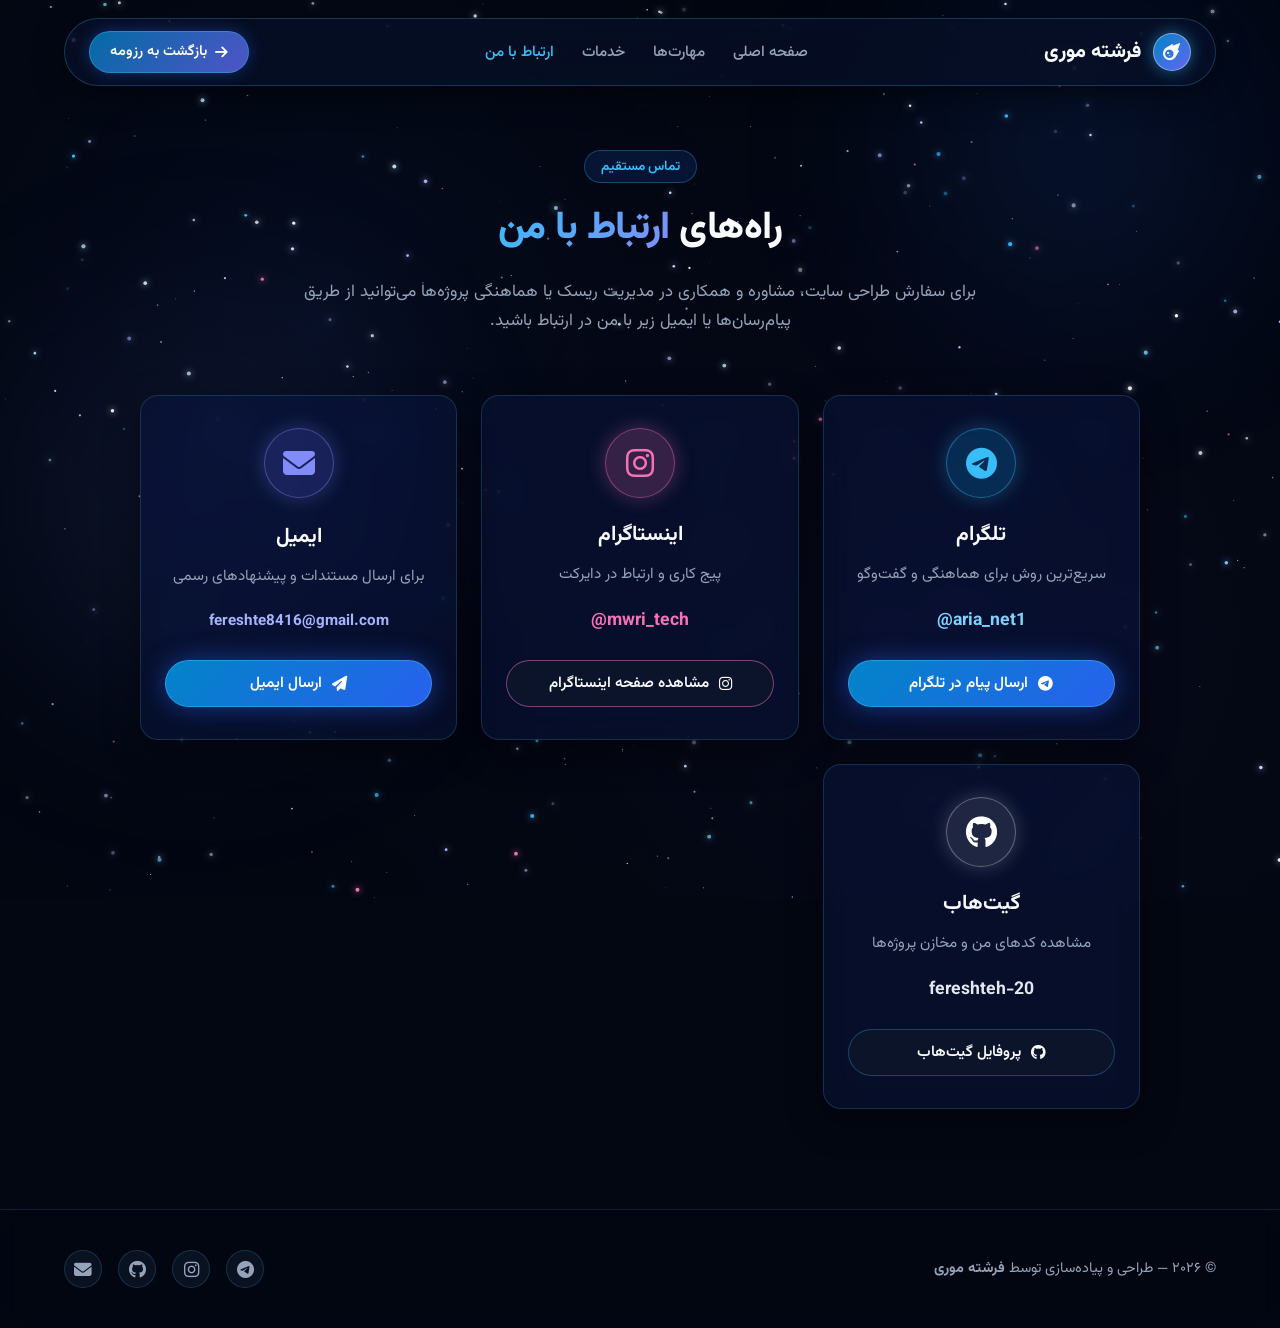
==== contact.html @ c16fa4c0 "update: add contact page, add telegram aria_net1 and polish layout" ====
<!DOCTYPE html>
<html lang="fa" dir="rtl">
<head>
  <meta charset="UTF-8">
  <meta name="viewport" content="width=device-width, initial-scale=1.0">
  <title>ارتباط با من | فرشته موری</title>
  <link rel="stylesheet" href="https://cdnjs.cloudflare.com/ajax/libs/font-awesome/6.5.1/css/all.min.css">
  <link rel="stylesheet" href="assets/css/style.css">
</head>
<body>

  <!-- Stars Background -->
  <canvas id="stars-canvas"></canvas>

  <div class="cosmic-orb orb-1"></div>
  <div class="cosmic-orb orb-2"></div>

  <!-- Header -->
  <header class="site-header">
    <div class="container">
      <nav class="nav-bar">
        <a href="index.html" class="brand-logo">
          <div class="brand-icon">
            <i class="fa-solid fa-meteor"></i>
          </div>
          <span>فرشته موری</span>
        </a>

        <ul class="nav-links">
          <li><a href="index.html" class="nav-link">صفحه اصلی</a></li>
          <li><a href="index.html#core-pillars" class="nav-link">مهارت‌ها</a></li>
          <li><a href="index.html#services" class="nav-link">خدمات</a></li>
          <li><a href="contact.html" class="nav-link" style="color: var(--cyan-glow);">ارتباط با من</a></li>
        </ul>

        <a href="index.html" class="nav-cta">
          <i class="fa-solid fa-arrow-right"></i>
          <span>بازگشت به رزومه</span>
        </a>

        <button class="mobile-toggle" aria-label="منو">
          <i class="fa-solid fa-bars"></i>
        </button>
      </nav>
    </div>
  </header>

  <!-- Contact Page Main Content -->
  <main class="section" style="padding-top: 150px; min-height: 85vh; display: flex; align-items: center;">
    <div class="container">
      <div class="section-header">
        <span class="section-tag">تماس مستقیم</span>
        <h1 class="section-title">راه‌های <span>ارتباط با من</span></h1>
        <p class="section-desc">
          برای سفارش طراحی سایت، مشاوره و همکاری در مدیریت ریسک یا هماهنگی پروژه‌ها می‌توانید از طریق پیام‌رسان‌ها یا ایمیل زیر با من در ارتباط باشید.
        </p>
      </div>

      <!-- Contact Methods Grid -->
      <div style="display: grid; grid-template-columns: repeat(auto-fit, minmax(260px, 1fr)); gap: 24px; max-width: 1000px; margin: 0 auto;">
        
        <!-- Telegram Card -->
        <div class="glass-panel" style="padding: 32px 24px; text-align: center; display: flex; flex-direction: column; align-items: center; justify-content: space-between;">
          <div style="width: 70px; height: 70px; border-radius: 50%; background: rgba(14, 165, 233, 0.2); border: 1px solid rgba(56, 189, 248, 0.4); display: flex; align-items: center; justify-content: center; font-size: 2rem; color: #38bdf8; margin-bottom: 20px; box-shadow: 0 0 20px rgba(56, 189, 248, 0.3);">
            <i class="fa-brands fa-telegram"></i>
          </div>
          <h3 style="font-size: 1.3rem; margin-bottom: 8px; color: var(--text-primary);">تلگرام</h3>
          <p style="color: var(--text-secondary); font-size: 0.95rem; margin-bottom: 18px;">سریع‌ترین روش برای هماهنگی و گفت‌وگو</p>
          <div style="direction: ltr; font-weight: 700; color: #7dd3fc; margin-bottom: 24px; font-size: 1.1rem;">@aria_net1</div>
          <a href="https://t.me/aria_net1" target="_blank" rel="noopener noreferrer" class="btn btn-primary" style="width: 100%; padding: 10px 16px; font-size: 0.95rem;">
            <i class="fa-brands fa-telegram"></i>
            <span>ارسال پیام در تلگرام</span>
          </a>
        </div>

        <!-- Instagram Card -->
        <div class="glass-panel" style="padding: 32px 24px; text-align: center; display: flex; flex-direction: column; align-items: center; justify-content: space-between;">
          <div style="width: 70px; height: 70px; border-radius: 50%; background: rgba(244, 114, 182, 0.2); border: 1px solid rgba(244, 114, 182, 0.4); display: flex; align-items: center; justify-content: center; font-size: 2rem; color: #f472b6; margin-bottom: 20px; box-shadow: 0 0 20px rgba(244, 114, 182, 0.3);">
            <i class="fa-brands fa-instagram"></i>
          </div>
          <h3 style="font-size: 1.3rem; margin-bottom: 8px; color: var(--text-primary);">اینستاگرام</h3>
          <p style="color: var(--text-secondary); font-size: 0.95rem; margin-bottom: 18px;">پیج کاری و ارتباط در دایرکت</p>
          <div style="direction: ltr; font-weight: 700; color: #f472b6; margin-bottom: 24px; font-size: 1.1rem;">@mwri_tech</div>
          <a href="https://instagram.com/mwri_tech" target="_blank" rel="noopener noreferrer" class="btn btn-secondary" style="width: 100%; padding: 10px 16px; font-size: 0.95rem; border-color: rgba(244, 114, 182, 0.5);">
            <i class="fa-brands fa-instagram"></i>
            <span>مشاهده صفحه اینستاگرام</span>
          </a>
        </div>

        <!-- Email Card -->
        <div class="glass-panel" style="padding: 32px 24px; text-align: center; display: flex; flex-direction: column; align-items: center; justify-content: space-between;">
          <div style="width: 70px; height: 70px; border-radius: 50%; background: rgba(99, 102, 241, 0.2); border: 1px solid rgba(129, 140, 248, 0.4); display: flex; align-items: center; justify-content: center; font-size: 2rem; color: #818cf8; margin-bottom: 20px; box-shadow: 0 0 20px rgba(129, 140, 248, 0.3);">
            <i class="fa-solid fa-envelope"></i>
          </div>
          <h3 style="font-size: 1.3rem; margin-bottom: 8px; color: var(--text-primary);">ایمیل</h3>
          <p style="color: var(--text-secondary); font-size: 0.95rem; margin-bottom: 18px;">برای ارسال مستندات و پیشنهادهای رسمی</p>
          <div style="direction: ltr; font-weight: 700; color: #a5b4fc; margin-bottom: 24px; font-size: 0.95rem;">fereshte8416@gmail.com</div>
          <a href="mailto:fereshte8416@gmail.com" class="btn btn-primary" style="width: 100%; padding: 10px 16px; font-size: 0.95rem;">
            <i class="fa-solid fa-paper-plane"></i>
            <span>ارسال ایمیل</span>
          </a>
        </div>

        <!-- GitHub Card -->
        <div class="glass-panel" style="padding: 32px 24px; text-align: center; display: flex; flex-direction: column; align-items: center; justify-content: space-between;">
          <div style="width: 70px; height: 70px; border-radius: 50%; background: rgba(255, 255, 255, 0.1); border: 1px solid rgba(255, 255, 255, 0.3); display: flex; align-items: center; justify-content: center; font-size: 2rem; color: #ffffff; margin-bottom: 20px; box-shadow: 0 0 20px rgba(255, 255, 255, 0.2);">
            <i class="fa-brands fa-github"></i>
          </div>
          <h3 style="font-size: 1.3rem; margin-bottom: 8px; color: var(--text-primary);">گیت‌هاب</h3>
          <p style="color: var(--text-secondary); font-size: 0.95rem; margin-bottom: 18px;">مشاهده کدهای من و مخازن پروژه‌ها</p>
          <div style="direction: ltr; font-weight: 700; color: #e2e8f0; margin-bottom: 24px; font-size: 1.1rem;">fereshteh-20</div>
          <a href="https://github.com/fereshteh-20" target="_blank" rel="noopener noreferrer" class="btn btn-secondary" style="width: 100%; padding: 10px 16px; font-size: 0.95rem;">
            <i class="fa-brands fa-github"></i>
            <span>پروفایل گیت‌هاب</span>
          </a>
        </div>

      </div>
    </div>
  </main>

  <!-- Footer -->
  <footer class="site-footer">
    <div class="container">
      <div class="footer-content">
        <p class="footer-text">
          © ۲۰۲۶ — طراحی و پیاده‌سازی توسط <strong>فرشته موری</strong>
        </p>

        <div class="footer-socials">
          <a href="https://t.me/aria_net1" target="_blank" rel="noopener noreferrer" class="social-link" title="تلگرام">
            <i class="fa-brands fa-telegram"></i>
          </a>
          <a href="https://instagram.com/mwri_tech" target="_blank" rel="noopener noreferrer" class="social-link" title="اینستاگرام">
            <i class="fa-brands fa-instagram"></i>
          </a>
          <a href="https://github.com/fereshteh-20" target="_blank" rel="noopener noreferrer" class="social-link" title="گیت‌هاب">
            <i class="fa-brands fa-github"></i>
          </a>
          <a href="mailto:fereshte8416@gmail.com" class="social-link" title="ایمیل">
            <i class="fa-solid fa-envelope"></i>
          </a>
        </div>
      </div>
    </div>
  </footer>

  <script src="assets/js/stars-canvas.js"></script>
  <script src="assets/js/main.js"></script>
</body>
</html>
---- assets/css/style.css ----
@import url('https://fonts.googleapis.com/css2?family=Vazirmatn:wght@300;400;500;600;700;800;900&display=swap');

:root {
  --font-main: 'Vazirmatn', -apple-system, BlinkMacSystemFont, 'Segoe UI', Roboto, Tahoma, sans-serif;

  /* Color Palette */
  --bg-deep-space: #030712;
  --bg-nebula-dark: #050b1d;
  --bg-nebula-blue: #0b1536;
  --text-primary: #f8fafc;
  --text-secondary: #94a3b8;
  --text-muted: #64748b;

  /* Cosmic Glows & Accents */
  --cyan-glow: #38bdf8;
  --cyan-bright: #00f0ff;
  --blue-accent: #2563eb;
  --blue-deep: #1d4ed8;
  --indigo-glow: #818cf8;
  --purple-nebula: #a855f7;

  /* Glassmorphism Specs */
  --glass-bg: rgba(11, 21, 54, 0.55);
  --glass-bg-hover: rgba(15, 28, 70, 0.75);
  --glass-border: rgba(56, 189, 248, 0.2);
  --glass-border-hover: rgba(56, 189, 248, 0.55);
  --glass-shadow: 0 12px 36px 0 rgba(0, 0, 0, 0.45);
  --glass-glow: 0 0 25px rgba(56, 189, 248, 0.18);
  --glass-blur: blur(16px) saturate(180%);

  /* Layout */
  --container-max: 1200px;
  --radius-sm: 10px;
  --radius-md: 18px;
  --radius-lg: 24px;
  --radius-full: 9999px;
  --transition-smooth: all 0.35s cubic-bezier(0.4, 0, 0.2, 1);
}

/* Reset & Base */
*, *::before, *::after {
  box-sizing: border-box;
  margin: 0;
  padding: 0;
}

html {
  scroll-behavior: smooth;
  color-scheme: dark;
}

body {
  font-family: var(--font-main);
  background-color: var(--bg-deep-space);
  color: var(--text-primary);
  direction: rtl;
  text-align: right;
  line-height: 1.7;
  overflow-x: hidden;
  position: relative;
  min-height: 100vh;
}

/* Cosmic Background Canvas */
#stars-canvas {
  position: fixed;
  top: 0;
  left: 0;
  width: 100%;
  height: 100%;
  z-index: 0;
  pointer-events: none;
}

/* Background Atmosphere Glows */
.cosmic-orb {
  position: fixed;
  border-radius: 50%;
  filter: blur(90px);
  pointer-events: none;
  z-index: 0;
  opacity: 0.35;
  animation: cosmicPulse 10s ease-in-out infinite alternate;
}

.orb-1 {
  top: -100px;
  right: -50px;
  width: 500px;
  height: 500px;
  background: radial-gradient(circle, rgba(37, 99, 235, 0.5) 0%, rgba(56, 189, 248, 0) 70%);
}

.orb-2 {
  bottom: 10%;
  left: -100px;
  width: 600px;
  height: 600px;
  background: radial-gradient(circle, rgba(129, 140, 248, 0.35) 0%, rgba(168, 85, 247, 0) 70%);
  animation-delay: -5s;
}

@keyframes cosmicPulse {
  0% { transform: scale(1) translate(0, 0); opacity: 0.25; }
  50% { transform: scale(1.15) translate(30px, 20px); opacity: 0.45; }
  100% { transform: scale(0.95) translate(-20px, -10px); opacity: 0.3; }
}

/* Container */
.container {
  width: 100%;
  max-width: var(--container-max);
  margin: 0 auto;
  padding: 0 24px;
  position: relative;
  z-index: 1;
}

/* ===================================================
   Glassmorphism Styles
   =================================================== */
.glass-panel {
  background: var(--glass-bg);
  backdrop-filter: var(--glass-blur);
  -webkit-backdrop-filter: var(--glass-blur);
  border: 1px solid var(--glass-border);
  box-shadow: var(--glass-shadow);
  border-radius: var(--radius-md);
  position: relative;
  transition: var(--transition-smooth);
}

.glass-panel:hover {
  border-color: var(--glass-border-hover);
  box-shadow: var(--glass-shadow), var(--glass-glow);
}

/* ===================================================
   Header & Navigation
   =================================================== */
.site-header {
  position: fixed;
  top: 18px;
  left: 0;
  right: 0;
  z-index: 100;
  transition: var(--transition-smooth);
}

.nav-bar {
  display: flex;
  align-items: center;
  justify-content: space-between;
  padding: 12px 24px;
  border-radius: var(--radius-full);
  background: rgba(8, 16, 40, 0.7);
  backdrop-filter: blur(20px);
  -webkit-backdrop-filter: blur(20px);
  border: 1px solid rgba(56, 189, 248, 0.25);
  box-shadow: 0 8px 30px rgba(0, 0, 0, 0.5);
}

.brand-logo {
  display: flex;
  align-items: center;
  gap: 12px;
  text-decoration: none;
  color: var(--text-primary);
  font-weight: 800;
  font-size: 1.25rem;
}

.brand-icon {
  width: 38px;
  height: 38px;
  border-radius: 50%;
  background: linear-gradient(135deg, #0284c7, #6366f1);
  display: flex;
  align-items: center;
  justify-content: center;
  font-size: 1.1rem;
  box-shadow: 0 0 16px rgba(56, 189, 248, 0.5);
  border: 1px solid rgba(255, 255, 255, 0.4);
}

.nav-links {
  display: flex;
  align-items: center;
  gap: 28px;
  list-style: none;
}

.nav-link {
  color: var(--text-secondary);
  text-decoration: none;
  font-weight: 500;
  font-size: 0.95rem;
  transition: var(--transition-smooth);
  position: relative;
  padding: 6px 0;
}

.nav-link::after {
  content: '';
  position: absolute;
  bottom: 0;
  right: 0;
  width: 0;
  height: 2px;
  background: linear-gradient(90deg, var(--cyan-glow), var(--indigo-glow));
  border-radius: 2px;
  transition: var(--transition-smooth);
}

.nav-link:hover {
  color: var(--cyan-glow);
}

.nav-link:hover::after {
  width: 100%;
}

.nav-cta {
  display: flex;
  align-items: center;
  gap: 8px;
  padding: 8px 20px;
  background: linear-gradient(135deg, rgba(2, 132, 199, 0.8), rgba(99, 102, 241, 0.8));
  color: #ffffff;
  text-decoration: none;
  border-radius: var(--radius-full);
  font-size: 0.9rem;
  font-weight: 600;
  border: 1px solid rgba(56, 189, 248, 0.4);
  box-shadow: 0 0 16px rgba(37, 99, 235, 0.4);
  transition: var(--transition-smooth);
}

.nav-cta:hover {
  transform: translateY(-2px);
  box-shadow: 0 0 24px rgba(56, 189, 248, 0.7);
  border-color: var(--cyan-bright);
}

/* Mobile Nav Toggle */
.mobile-toggle {
  display: none;
  background: none;
  border: none;
  color: var(--text-primary);
  font-size: 1.5rem;
  cursor: pointer;
}

/* ===================================================
   Hero Section
   =================================================== */
.hero-section {
  min-height: 100vh;
  display: flex;
  align-items: center;
  padding: 130px 0 80px;
  position: relative;
}

.hero-content {
  display: grid;
  grid-template-columns: 1.2fr 0.8fr;
  gap: 48px;
  align-items: center;
}

.hero-badge {
  display: inline-flex;
  align-items: center;
  gap: 8px;
  padding: 6px 16px;
  border-radius: var(--radius-full);
  background: rgba(37, 99, 235, 0.15);
  border: 1px solid rgba(56, 189, 248, 0.35);
  color: var(--cyan-glow);
  font-size: 0.88rem;
  font-weight: 600;
  margin-bottom: 24px;
  box-shadow: 0 0 16px rgba(56, 189, 248, 0.2);
}

.hero-title {
  font-size: 3.5rem;
  font-weight: 900;
  line-height: 1.2;
  margin-bottom: 16px;
  letter-spacing: -0.5px;
}

.hero-title .gradient-text {
  background: linear-gradient(135deg, #ffffff 10%, #7dd3fc 50%, #818cf8 100%);
  -webkit-background-clip: text;
  -webkit-text-fill-color: transparent;
  text-shadow: 0 0 40px rgba(56, 189, 248, 0.35);
}

.hero-subtitle {
  font-size: 1.25rem;
  font-weight: 600;
  color: var(--cyan-glow);
  margin-bottom: 20px;
  display: flex;
  flex-wrap: wrap;
  gap: 8px;
  align-items: center;
}

.hero-subtitle span.dot {
  color: var(--indigo-glow);
  opacity: 0.6;
}

.hero-bio {
  font-size: 1.08rem;
  color: var(--text-secondary);
  line-height: 1.9;
  margin-bottom: 32px;
  max-width: 620px;
}

/* Tech Badges / Pills in Hero */
.tech-pills {
  display: flex;
  flex-wrap: wrap;
  gap: 10px;
  margin-bottom: 36px;
}

.tech-pill {
  display: inline-flex;
  align-items: center;
  gap: 8px;
  padding: 8px 16px;
  border-radius: var(--radius-sm);
  background: rgba(15, 23, 42, 0.6);
  border: 1px solid rgba(56, 189, 248, 0.2);
  color: var(--text-primary);
  font-size: 0.88rem;
  font-weight: 600;
  transition: var(--transition-smooth);
}

.tech-pill:hover {
  background: rgba(30, 58, 138, 0.4);
  border-color: var(--cyan-glow);
  transform: translateY(-2px);
  box-shadow: 0 4px 16px rgba(56, 189, 248, 0.25);
}

.tech-pill i {
  color: var(--cyan-glow);
}

/* Hero Action Buttons */
.hero-actions {
  display: flex;
  flex-wrap: wrap;
  gap: 16px;
}

.btn {
  display: inline-flex;
  align-items: center;
  justify-content: center;
  gap: 10px;
  padding: 14px 28px;
  border-radius: var(--radius-full);
  font-size: 1rem;
  font-weight: 600;
  text-decoration: none;
  cursor: pointer;
  transition: var(--transition-smooth);
}

.btn-primary {
  background: linear-gradient(135deg, #0284c7, #2563eb, #6366f1);
  background-size: 200% auto;
  color: #ffffff;
  border: 1px solid rgba(56, 189, 248, 0.5);
  box-shadow: 0 0 24px rgba(37, 99, 235, 0.5);
}

.btn-primary:hover {
  background-position: right center;
  transform: translateY(-3px);
  box-shadow: 0 0 32px rgba(56, 189, 248, 0.7);
}

.btn-secondary {
  background: rgba(15, 23, 42, 0.7);
  backdrop-filter: blur(12px);
  color: var(--text-primary);
  border: 1px solid rgba(56, 189, 248, 0.3);
}

.btn-secondary:hover {
  background: rgba(30, 58, 138, 0.35);
  border-color: var(--cyan-glow);
  transform: translateY(-3px);
}

/* Hero Visual Box / 3D Card */
.hero-visual {
  display: flex;
  justify-content: center;
  align-items: center;
  position: relative;
}

.cosmic-avatar-box {
  width: 320px;
  height: 380px;
  border-radius: var(--radius-lg);
  padding: 24px;
  display: flex;
  flex-direction: column;
  justify-content: space-between;
  position: relative;
  overflow: hidden;
  background: linear-gradient(135deg, rgba(14, 28, 68, 0.65) 0%, rgba(6, 12, 30, 0.85) 100%);
  border: 1px solid rgba(56, 189, 248, 0.3);
  box-shadow: 0 20px 50px rgba(0, 0, 0, 0.6), 0 0 30px rgba(37, 99, 235, 0.3);
  animation: floatAvatar 6s ease-in-out infinite;
}

@keyframes floatAvatar {
  0%, 100% { transform: translateY(0px) rotate(0deg); }
  50% { transform: translateY(-14px) rotate(1deg); }
}

.avatar-sphere {
  width: 130px;
  height: 130px;
  border-radius: 50%;
  margin: 10px auto;
  background: linear-gradient(135deg, #0ea5e9, #38bdf8, #6366f1);
  display: flex;
  align-items: center;
  justify-content: center;
  font-size: 3.5rem;
  box-shadow: 0 0 35px rgba(56, 189, 248, 0.6), inset 0 0 20px rgba(255, 255, 255, 0.4);
  border: 3px solid rgba(255, 255, 255, 0.6);
  position: relative;
}

.avatar-sphere::after {
  content: '';
  position: absolute;
  inset: -12px;
  border-radius: 50%;
  border: 1px dashed rgba(56, 189, 248, 0.5);
  animation: spinSlow 20s linear infinite;
}

@keyframes spinSlow {
  from { transform: rotate(0deg); }
  to { transform: rotate(360deg); }
}

.avatar-info {
  text-align: center;
}

.avatar-info h3 {
  font-size: 1.3rem;
  font-weight: 700;
  color: var(--text-primary);
  margin-bottom: 4px;
}

.avatar-info p {
  color: var(--cyan-glow);
  font-size: 0.9rem;
  margin-bottom: 12px;
}

.avatar-stats {
  display: grid;
  grid-template-columns: 1fr 1fr;
  gap: 12px;
  padding-top: 14px;
  border-top: 1px solid rgba(56, 189, 248, 0.15);
}

.stat-item {
  background: rgba(15, 23, 42, 0.6);
  padding: 8px 12px;
  border-radius: var(--radius-sm);
  text-align: center;
  border: 1px solid rgba(56, 189, 248, 0.15);
}

.stat-number {
  font-size: 1.25rem;
  font-weight: 800;
  color: var(--cyan-bright);
}

.stat-label {
  font-size: 0.75rem;
  color: var(--text-secondary);
}

/* ===================================================
   Section Headings
   =================================================== */
.section {
  padding: 100px 0;
  position: relative;
}

.section-header {
  text-align: center;
  max-width: 680px;
  margin: 0 auto 60px;
}

.section-tag {
  display: inline-block;
  padding: 4px 16px;
  border-radius: var(--radius-full);
  background: rgba(37, 99, 235, 0.15);
  border: 1px solid rgba(56, 189, 248, 0.3);
  color: var(--cyan-glow);
  font-size: 0.85rem;
  font-weight: 600;
  margin-bottom: 14px;
}

.section-title {
  font-size: 2.4rem;
  font-weight: 800;
  margin-bottom: 16px;
  letter-spacing: -0.5px;
}

.section-title span {
  background: linear-gradient(135deg, #38bdf8, #818cf8);
  -webkit-background-clip: text;
  -webkit-text-fill-color: transparent;
}

.section-desc {
  font-size: 1.05rem;
  color: var(--text-secondary);
}

/* ===================================================
   Glass Core Pillars Section (User Core Requirement)
   =================================================== */
.core-pillars-grid {
  display: grid;
  grid-template-columns: repeat(3, 1fr);
  gap: 28px;
}

.pillar-card {
  padding: 36px 28px;
  border-radius: var(--radius-lg);
  display: flex;
  flex-direction: column;
  justify-content: space-between;
  min-height: 420px;
  position: relative;
  overflow: hidden;
  transition: var(--transition-smooth);
}

.pillar-card::before {
  content: '';
  position: absolute;
  top: 0;
  right: 0;
  width: 140px;
  height: 140px;
  background: radial-gradient(circle, rgba(56, 189, 248, 0.18) 0%, rgba(0, 0, 0, 0) 70%);
  border-radius: 50%;
  pointer-events: none;
  transition: var(--transition-smooth);
}

.pillar-card:hover {
  transform: translateY(-8px);
}

.pillar-card:hover::before {
  width: 220px;
  height: 220px;
  background: radial-gradient(circle, rgba(56, 189, 248, 0.3) 0%, rgba(0, 0, 0, 0) 70%);
}

/* Individual Card Accent Glows */
.pillar-card.card-web:hover {
  border-color: rgba(56, 189, 248, 0.6);
  box-shadow: 0 16px 40px rgba(56, 189, 248, 0.25);
}

.pillar-card.card-risk:hover {
  border-color: rgba(129, 140, 248, 0.6);
  box-shadow: 0 16px 40px rgba(129, 140, 248, 0.25);
}

.pillar-card.card-icdl:hover {
  border-color: rgba(45, 212, 191, 0.6);
  box-shadow: 0 16px 40px rgba(45, 212, 191, 0.25);
}

.pillar-icon-box {
  width: 68px;
  height: 68px;
  border-radius: var(--radius-md);
  display: flex;
  align-items: center;
  justify-content: center;
  font-size: 1.8rem;
  margin-bottom: 24px;
  background: rgba(15, 23, 42, 0.8);
  border: 1px solid rgba(56, 189, 248, 0.3);
  box-shadow: 0 8px 24px rgba(0, 0, 0, 0.4);
  position: relative;
}

.card-web .pillar-icon-box {
  color: #38bdf8;
  border-color: rgba(56, 189, 248, 0.4);
  box-shadow: 0 0 20px rgba(56, 189, 248, 0.3);
}

.card-risk .pillar-icon-box {
  color: #818cf8;
  border-color: rgba(129, 140, 248, 0.4);
  box-shadow: 0 0 20px rgba(129, 140, 248, 0.3);
}

.card-icdl .pillar-icon-box {
  color: #2dd4bf;
  border-color: rgba(45, 212, 191, 0.4);
  box-shadow: 0 0 20px rgba(45, 212, 191, 0.3);
}

.pillar-title {
  font-size: 1.45rem;
  font-weight: 700;
  margin-bottom: 12px;
  color: var(--text-primary);
}

.pillar-desc {
  color: var(--text-secondary);
  font-size: 0.98rem;
  line-height: 1.8;
  margin-bottom: 24px;
}

.pillar-features {
  list-style: none;
  display: flex;
  flex-direction: column;
  gap: 12px;
  margin-top: auto;
  padding-top: 20px;
  border-top: 1px solid rgba(56, 189, 248, 0.15);
}

.pillar-features li {
  display: flex;
  align-items: center;
  gap: 10px;
  font-size: 0.9rem;
  color: var(--text-primary);
}

.pillar-features li i {
  color: var(--cyan-glow);
  font-size: 0.95rem;
}

/* ===================================================
   Skills & Technologies Detail Section
   =================================================== */
.skills-wrapper {
  display: grid;
  grid-template-columns: 1fr 1fr;
  gap: 36px;
}

.skills-column {
  padding: 32px;
}

.skills-col-title {
  font-size: 1.3rem;
  font-weight: 700;
  margin-bottom: 24px;
  display: flex;
  align-items: center;
  gap: 12px;
  color: var(--cyan-glow);
}

.skill-bar-item {
  margin-bottom: 22px;
}

.skill-info {
  display: flex;
  justify-content: space-between;
  font-size: 0.95rem;
  font-weight: 600;
  margin-bottom: 8px;
}

.skill-track {
  width: 100%;
  height: 8px;
  background: rgba(15, 23, 42, 0.8);
  border-radius: var(--radius-full);
  overflow: hidden;
  border: 1px solid rgba(56, 189, 248, 0.2);
}

.skill-progress {
  height: 100%;
  border-radius: var(--radius-full);
  background: linear-gradient(90deg, #0284c7, #38bdf8);
  box-shadow: 0 0 12px rgba(56, 189, 248, 0.6);
  transition: width 1.2s cubic-bezier(0.4, 0, 0.2, 1);
}

/* ===================================================
   Experience & Services Section
   =================================================== */
.services-grid {
  display: grid;
  grid-template-columns: repeat(2, 1fr);
  gap: 24px;
}

.service-card {
  padding: 28px;
  display: flex;
  gap: 20px;
  align-items: flex-start;
  transition: var(--transition-smooth);
}

.service-card:hover {
  transform: translateY(-4px);
  border-color: rgba(56, 189, 248, 0.4);
}

.service-icon {
  width: 52px;
  height: 52px;
  flex-shrink: 0;
  border-radius: var(--radius-sm);
  background: rgba(37, 99, 235, 0.2);
  border: 1px solid rgba(56, 189, 248, 0.3);
  display: flex;
  align-items: center;
  justify-content: center;
  font-size: 1.4rem;
  color: var(--cyan-glow);
}

.service-content h4 {
  font-size: 1.15rem;
  font-weight: 700;
  margin-bottom: 8px;
  color: var(--text-primary);
}

.service-content p {
  color: var(--text-secondary);
  font-size: 0.92rem;
  line-height: 1.7;
}

/* ===================================================
   Contact Section
   =================================================== */
.contact-grid {
  display: grid;
  grid-template-columns: 0.9fr 1.1fr;
  gap: 36px;
  align-items: stretch;
}

.contact-info-panel {
  padding: 36px;
  display: flex;
  flex-direction: column;
  justify-content: space-between;
}

.contact-channels {
  display: flex;
  flex-direction: column;
  gap: 20px;
  margin: 28px 0;
}

.contact-channel-item {
  display: flex;
  align-items: center;
  gap: 16px;
  padding: 14px 18px;
  border-radius: var(--radius-sm);
  background: rgba(15, 23, 42, 0.6);
  border: 1px solid rgba(56, 189, 248, 0.18);
  text-decoration: none;
  color: var(--text-primary);
  transition: var(--transition-smooth);
}

.contact-channel-item:hover {
  background: rgba(30, 58, 138, 0.35);
  border-color: var(--cyan-glow);
  transform: translateX(-6px);
}

.channel-icon {
  width: 44px;
  height: 44px;
  border-radius: 50%;
  background: rgba(37, 99, 235, 0.25);
  display: flex;
  align-items: center;
  justify-content: center;
  font-size: 1.25rem;
  color: var(--cyan-glow);
}

.channel-details h5 {
  font-size: 0.85rem;
  color: var(--text-muted);
  font-weight: 500;
}

.channel-details p {
  font-size: 1rem;
  font-weight: 600;
  color: var(--text-primary);
  direction: ltr;
  text-align: right;
}

/* Contact Message Box Form */
.contact-form-panel {
  padding: 36px;
}

.form-group {
  margin-bottom: 20px;
}

.form-label {
  display: block;
  font-size: 0.9rem;
  font-weight: 600;
  margin-bottom: 8px;
  color: var(--text-primary);
}

.form-input, .form-textarea {
  width: 100%;
  padding: 14px 16px;
  border-radius: var(--radius-sm);
  background: rgba(15, 23, 42, 0.7);
  border: 1px solid rgba(56, 189, 248, 0.25);
  color: var(--text-primary);
  font-family: var(--font-main);
  font-size: 0.95rem;
  outline: none;
  transition: var(--transition-smooth);
}

.form-input:focus, .form-textarea:focus {
  border-color: var(--cyan-glow);
  box-shadow: 0 0 16px rgba(56, 189, 248, 0.35);
  background: rgba(15, 23, 42, 0.9);
}

.form-textarea {
  min-height: 120px;
  resize: vertical;
}

/* ===================================================
   Footer
   =================================================== */
.site-footer {
  padding: 40px 0;
  border-top: 1px solid rgba(56, 189, 248, 0.15);
  background: rgba(3, 7, 18, 0.85);
  backdrop-filter: blur(10px);
  position: relative;
  z-index: 10;
}

.footer-content {
  display: flex;
  align-items: center;
  justify-content: space-between;
  flex-wrap: wrap;
  gap: 20px;
}

.footer-text {
  color: var(--text-secondary);
  font-size: 0.9rem;
}

.footer-socials {
  display: flex;
  gap: 16px;
}

.social-link {
  width: 38px;
  height: 38px;
  border-radius: 50%;
  background: rgba(15, 23, 42, 0.7);
  border: 1px solid rgba(56, 189, 248, 0.2);
  display: flex;
  align-items: center;
  justify-content: center;
  color: var(--text-secondary);
  text-decoration: none;
  font-size: 1.1rem;
  transition: var(--transition-smooth);
}

.social-link:hover {
  color: var(--cyan-glow);
  border-color: var(--cyan-glow);
  transform: translateY(-3px);
  box-shadow: 0 0 14px rgba(56, 189, 248, 0.4);
}

/* ===================================================
   Responsive Media Queries
   =================================================== */
@media (max-width: 992px) {
  .hero-content {
    grid-template-columns: 1fr;
    text-align: center;
  }

  .hero-subtitle {
    justify-content: center;
  }

  .hero-bio {
    margin: 0 auto 32px;
  }

  .tech-pills {
    justify-content: center;
  }

  .hero-actions {
    justify-content: center;
  }

  .hero-visual {
    margin-top: 40px;
  }

  .core-pillars-grid {
    grid-template-columns: 1fr;
    max-width: 540px;
    margin: 0 auto;
  }

  .skills-wrapper {
    grid-template-columns: 1fr;
  }

  .services-grid {
    grid-template-columns: 1fr;
  }

  .contact-grid {
    grid-template-columns: 1fr;
  }
}

@media (max-width: 768px) {
  .hero-title {
    font-size: 2.6rem;
  }

  .nav-links {
    display: none;
  }

  .nav-links.active {
    display: flex;
    flex-direction: column;
    position: absolute;
    top: 70px;
    right: 0;
    left: 0;
    background: rgba(8, 16, 40, 0.95);
    backdrop-filter: blur(20px);
    border: 1px solid rgba(56, 189, 248, 0.3);
    border-radius: var(--radius-md);
    padding: 24px;
    gap: 16px;
    box-shadow: 0 15px 35px rgba(0, 0, 0, 0.6);
  }

  .mobile-toggle {
    display: block;
  }

  .section {
    padding: 60px 0;
  }

  .section-title {
    font-size: 1.9rem;
  }
}
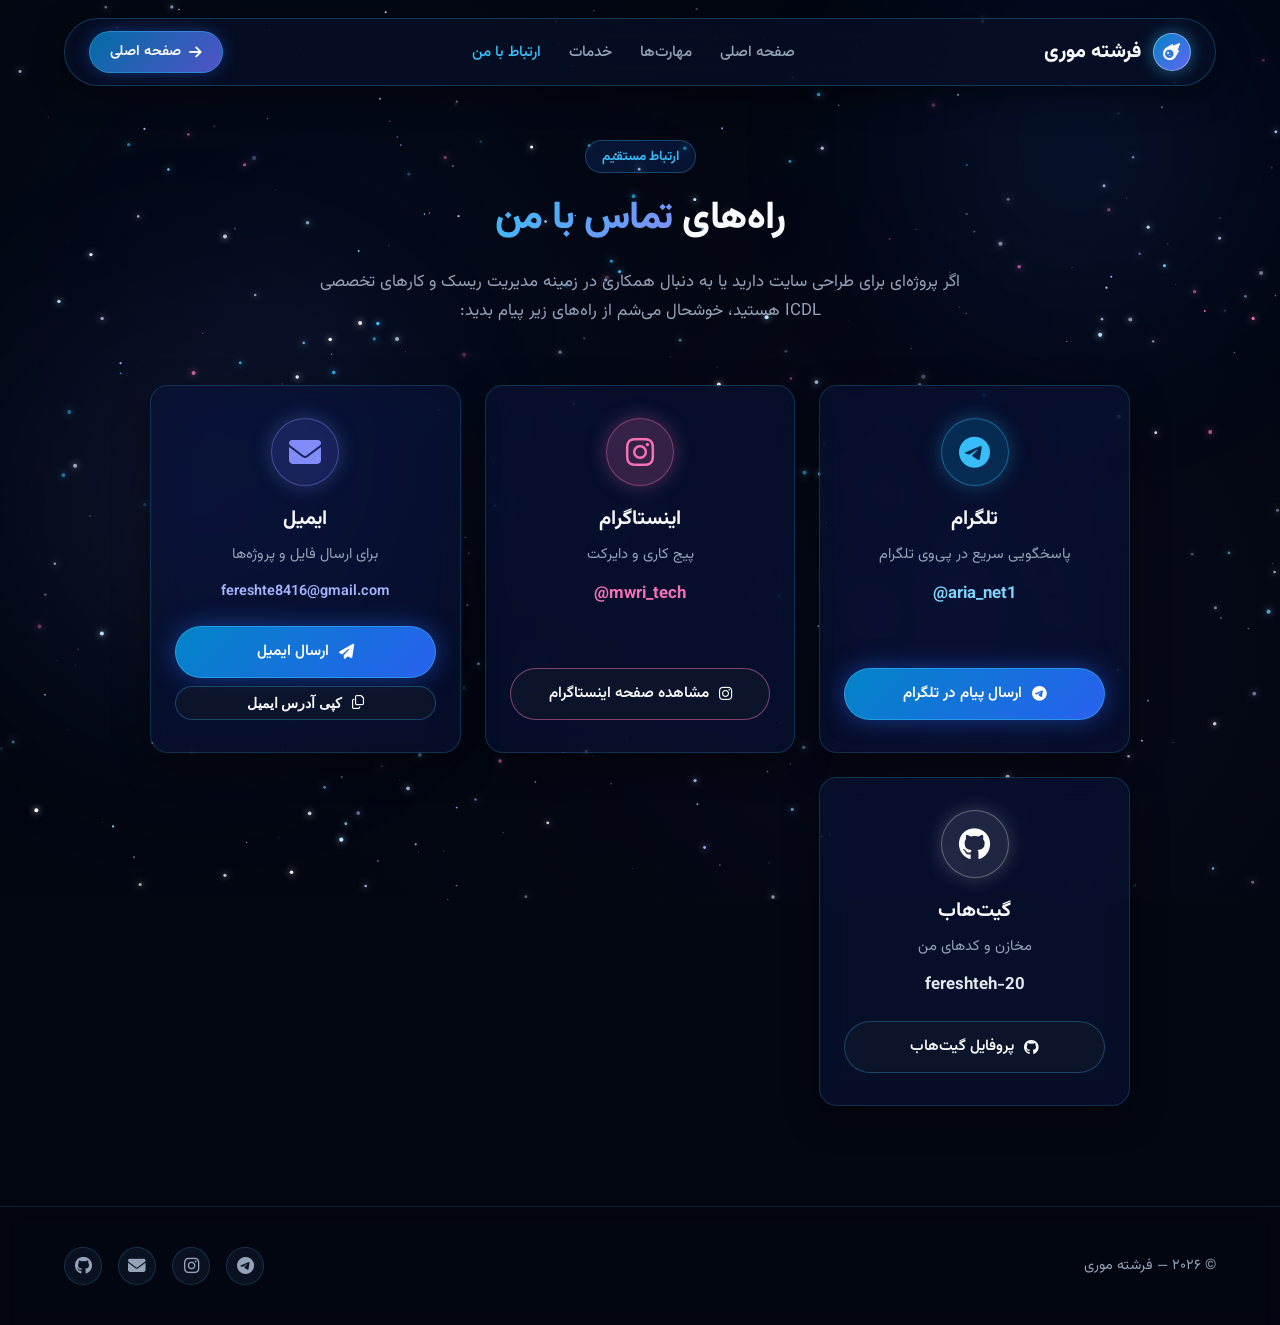
==== commit ec42e285: "update: connect instagram and telegram links, refine personal tone and hero card" ====
--- a/contact.html
+++ b/contact.html
@@ -35,7 +35,7 @@
 
         <a href="index.html" class="nav-cta">
           <i class="fa-solid fa-arrow-right"></i>
-          <span>بازگشت به رزومه</span>
+          <span>صفحه اصلی</span>
         </a>
 
         <button class="mobile-toggle" aria-label="منو">
@@ -45,71 +45,85 @@
     </div>
   </header>
 
-  <!-- Contact Page Main Content -->
-  <main class="section" style="padding-top: 150px; min-height: 85vh; display: flex; align-items: center;">
+  <!-- Contact Section -->
+  <main class="section" style="padding-top: 140px; min-height: 85vh; display: flex; align-items: center;">
     <div class="container">
       <div class="section-header">
-        <span class="section-tag">تماس مستقیم</span>
-        <h1 class="section-title">راه‌های <span>ارتباط با من</span></h1>
+        <span class="section-tag">ارتباط مستقیم</span>
+        <h1 class="section-title">راه‌های <span>تماس با من</span></h1>
         <p class="section-desc">
-          برای سفارش طراحی سایت، مشاوره و همکاری در مدیریت ریسک یا هماهنگی پروژه‌ها می‌توانید از طریق پیام‌رسان‌ها یا ایمیل زیر با من در ارتباط باشید.
+          اگر پروژه‌ای برای طراحی سایت دارید یا به دنبال همکاری در زمینه مدیریت ریسک و کارهای تخصصی ICDL هستید، خوشحال می‌شم از راه‌های زیر پیام بدید:
         </p>
       </div>
 
-      <!-- Contact Methods Grid -->
-      <div style="display: grid; grid-template-columns: repeat(auto-fit, minmax(260px, 1fr)); gap: 24px; max-width: 1000px; margin: 0 auto;">
+      <!-- Contact Cards -->
+      <div style="display: grid; grid-template-columns: repeat(auto-fit, minmax(260px, 1fr)); gap: 24px; max-width: 980px; margin: 0 auto;">
         
-        <!-- Telegram Card -->
+        <!-- Telegram -->
         <div class="glass-panel" style="padding: 32px 24px; text-align: center; display: flex; flex-direction: column; align-items: center; justify-content: space-between;">
-          <div style="width: 70px; height: 70px; border-radius: 50%; background: rgba(14, 165, 233, 0.2); border: 1px solid rgba(56, 189, 248, 0.4); display: flex; align-items: center; justify-content: center; font-size: 2rem; color: #38bdf8; margin-bottom: 20px; box-shadow: 0 0 20px rgba(56, 189, 248, 0.3);">
-            <i class="fa-brands fa-telegram"></i>
+          <div>
+            <div style="width: 68px; height: 68px; border-radius: 50%; background: rgba(14, 165, 233, 0.2); border: 1px solid rgba(56, 189, 248, 0.4); display: flex; align-items: center; justify-content: center; font-size: 2rem; color: #38bdf8; margin: 0 auto 16px; box-shadow: 0 0 20px rgba(56, 189, 248, 0.3);">
+              <i class="fa-brands fa-telegram"></i>
+            </div>
+            <h3 style="font-size: 1.25rem; margin-bottom: 6px; color: var(--text-primary);">تلگرام</h3>
+            <p style="color: var(--text-secondary); font-size: 0.92rem; margin-bottom: 12px;">پاسخگویی سریع در پی‌وی تلگرام</p>
+            <div style="direction: ltr; font-weight: 700; color: #7dd3fc; margin-bottom: 22px; font-size: 1.05rem;">@aria_net1</div>
           </div>
-          <h3 style="font-size: 1.3rem; margin-bottom: 8px; color: var(--text-primary);">تلگرام</h3>
-          <p style="color: var(--text-secondary); font-size: 0.95rem; margin-bottom: 18px;">سریع‌ترین روش برای هماهنگی و گفت‌وگو</p>
-          <div style="direction: ltr; font-weight: 700; color: #7dd3fc; margin-bottom: 24px; font-size: 1.1rem;">@aria_net1</div>
-          <a href="https://t.me/aria_net1" target="_blank" rel="noopener noreferrer" class="btn btn-primary" style="width: 100%; padding: 10px 16px; font-size: 0.95rem;">
+          <a href="https://t.me/aria_net1" target="_blank" rel="noopener noreferrer" class="btn btn-primary" style="width: 100%; padding: 12px 18px; font-size: 0.95rem;">
             <i class="fa-brands fa-telegram"></i>
             <span>ارسال پیام در تلگرام</span>
           </a>
         </div>
 
-        <!-- Instagram Card -->
+        <!-- Instagram -->
         <div class="glass-panel" style="padding: 32px 24px; text-align: center; display: flex; flex-direction: column; align-items: center; justify-content: space-between;">
-          <div style="width: 70px; height: 70px; border-radius: 50%; background: rgba(244, 114, 182, 0.2); border: 1px solid rgba(244, 114, 182, 0.4); display: flex; align-items: center; justify-content: center; font-size: 2rem; color: #f472b6; margin-bottom: 20px; box-shadow: 0 0 20px rgba(244, 114, 182, 0.3);">
-            <i class="fa-brands fa-instagram"></i>
+          <div>
+            <div style="width: 68px; height: 68px; border-radius: 50%; background: rgba(244, 114, 182, 0.2); border: 1px solid rgba(244, 114, 182, 0.4); display: flex; align-items: center; justify-content: center; font-size: 2rem; color: #f472b6; margin: 0 auto 16px; box-shadow: 0 0 20px rgba(244, 114, 182, 0.3);">
+              <i class="fa-brands fa-instagram"></i>
+            </div>
+            <h3 style="font-size: 1.25rem; margin-bottom: 6px; color: var(--text-primary);">اینستاگرام</h3>
+            <p style="color: var(--text-secondary); font-size: 0.92rem; margin-bottom: 12px;">پیج کاری و دایرکت</p>
+            <div style="direction: ltr; font-weight: 700; color: #f472b6; margin-bottom: 22px; font-size: 1.05rem;">@mwri_tech</div>
           </div>
-          <h3 style="font-size: 1.3rem; margin-bottom: 8px; color: var(--text-primary);">اینستاگرام</h3>
-          <p style="color: var(--text-secondary); font-size: 0.95rem; margin-bottom: 18px;">پیج کاری و ارتباط در دایرکت</p>
-          <div style="direction: ltr; font-weight: 700; color: #f472b6; margin-bottom: 24px; font-size: 1.1rem;">@mwri_tech</div>
-          <a href="https://instagram.com/mwri_tech" target="_blank" rel="noopener noreferrer" class="btn btn-secondary" style="width: 100%; padding: 10px 16px; font-size: 0.95rem; border-color: rgba(244, 114, 182, 0.5);">
+          <a href="https://www.instagram.com/mwri_tech/" target="_blank" rel="noopener noreferrer" class="btn btn-secondary" style="width: 100%; padding: 12px 18px; font-size: 0.95rem; border-color: rgba(244, 114, 182, 0.5);">
             <i class="fa-brands fa-instagram"></i>
             <span>مشاهده صفحه اینستاگرام</span>
           </a>
         </div>
 
-        <!-- Email Card -->
+        <!-- Email -->
         <div class="glass-panel" style="padding: 32px 24px; text-align: center; display: flex; flex-direction: column; align-items: center; justify-content: space-between;">
-          <div style="width: 70px; height: 70px; border-radius: 50%; background: rgba(99, 102, 241, 0.2); border: 1px solid rgba(129, 140, 248, 0.4); display: flex; align-items: center; justify-content: center; font-size: 2rem; color: #818cf8; margin-bottom: 20px; box-shadow: 0 0 20px rgba(129, 140, 248, 0.3);">
-            <i class="fa-solid fa-envelope"></i>
+          <div>
+            <div style="width: 68px; height: 68px; border-radius: 50%; background: rgba(99, 102, 241, 0.2); border: 1px solid rgba(129, 140, 248, 0.4); display: flex; align-items: center; justify-content: center; font-size: 2rem; color: #818cf8; margin: 0 auto 16px; box-shadow: 0 0 20px rgba(129, 140, 248, 0.3);">
+              <i class="fa-solid fa-envelope"></i>
+            </div>
+            <h3 style="font-size: 1.25rem; margin-bottom: 6px; color: var(--text-primary);">ایمیل</h3>
+            <p style="color: var(--text-secondary); font-size: 0.92rem; margin-bottom: 12px;">برای ارسال فایل و پروژه‌ها</p>
+            <div style="direction: ltr; font-weight: 600; color: #a5b4fc; margin-bottom: 22px; font-size: 0.9rem; word-break: break-all;">fereshte8416@gmail.com</div>
           </div>
-          <h3 style="font-size: 1.3rem; margin-bottom: 8px; color: var(--text-primary);">ایمیل</h3>
-          <p style="color: var(--text-secondary); font-size: 0.95rem; margin-bottom: 18px;">برای ارسال مستندات و پیشنهادهای رسمی</p>
-          <div style="direction: ltr; font-weight: 700; color: #a5b4fc; margin-bottom: 24px; font-size: 0.95rem;">fereshte8416@gmail.com</div>
-          <a href="mailto:fereshte8416@gmail.com" class="btn btn-primary" style="width: 100%; padding: 10px 16px; font-size: 0.95rem;">
-            <i class="fa-solid fa-paper-plane"></i>
-            <span>ارسال ایمیل</span>
-          </a>
+          <div style="width: 100%; display: flex; flex-direction: column; gap: 8px;">
+            <a href="mailto:fereshte8416@gmail.com" class="btn btn-primary" style="width: 100%; padding: 12px 18px; font-size: 0.95rem;">
+              <i class="fa-solid fa-paper-plane"></i>
+              <span>ارسال ایمیل</span>
+            </a>
+            <button id="copy-email-btn" class="btn btn-secondary" style="width: 100%; padding: 8px 12px; font-size: 0.85rem;" onclick="copyEmail()">
+              <i class="fa-regular fa-copy"></i>
+              <span id="copy-text">کپی آدرس ایمیل</span>
+            </button>
+          </div>
         </div>
 
-        <!-- GitHub Card -->
+        <!-- GitHub -->
         <div class="glass-panel" style="padding: 32px 24px; text-align: center; display: flex; flex-direction: column; align-items: center; justify-content: space-between;">
-          <div style="width: 70px; height: 70px; border-radius: 50%; background: rgba(255, 255, 255, 0.1); border: 1px solid rgba(255, 255, 255, 0.3); display: flex; align-items: center; justify-content: center; font-size: 2rem; color: #ffffff; margin-bottom: 20px; box-shadow: 0 0 20px rgba(255, 255, 255, 0.2);">
-            <i class="fa-brands fa-github"></i>
+          <div>
+            <div style="width: 68px; height: 68px; border-radius: 50%; background: rgba(255, 255, 255, 0.1); border: 1px solid rgba(255, 255, 255, 0.3); display: flex; align-items: center; justify-content: center; font-size: 2rem; color: #ffffff; margin: 0 auto 16px; box-shadow: 0 0 20px rgba(255, 255, 255, 0.2);">
+              <i class="fa-brands fa-github"></i>
+            </div>
+            <h3 style="font-size: 1.25rem; margin-bottom: 6px; color: var(--text-primary);">گیت‌هاب</h3>
+            <p style="color: var(--text-secondary); font-size: 0.92rem; margin-bottom: 12px;">مخازن و کدهای من</p>
+            <div style="direction: ltr; font-weight: 700; color: #e2e8f0; margin-bottom: 22px; font-size: 1.05rem;">fereshteh-20</div>
           </div>
-          <h3 style="font-size: 1.3rem; margin-bottom: 8px; color: var(--text-primary);">گیت‌هاب</h3>
-          <p style="color: var(--text-secondary); font-size: 0.95rem; margin-bottom: 18px;">مشاهده کدهای من و مخازن پروژه‌ها</p>
-          <div style="direction: ltr; font-weight: 700; color: #e2e8f0; margin-bottom: 24px; font-size: 1.1rem;">fereshteh-20</div>
-          <a href="https://github.com/fereshteh-20" target="_blank" rel="noopener noreferrer" class="btn btn-secondary" style="width: 100%; padding: 10px 16px; font-size: 0.95rem;">
+          <a href="https://github.com/fereshteh-20" target="_blank" rel="noopener noreferrer" class="btn btn-secondary" style="width: 100%; padding: 12px 18px; font-size: 0.95rem;">
             <i class="fa-brands fa-github"></i>
             <span>پروفایل گیت‌هاب</span>
           </a>
@@ -124,21 +138,21 @@
     <div class="container">
       <div class="footer-content">
         <p class="footer-text">
-          © ۲۰۲۶ — طراحی و پیاده‌سازی توسط <strong>فرشته موری</strong>
+          © ۲۰۲۶ — فرشته موری
         </p>
 
         <div class="footer-socials">
           <a href="https://t.me/aria_net1" target="_blank" rel="noopener noreferrer" class="social-link" title="تلگرام">
             <i class="fa-brands fa-telegram"></i>
           </a>
-          <a href="https://instagram.com/mwri_tech" target="_blank" rel="noopener noreferrer" class="social-link" title="اینستاگرام">
+          <a href="https://www.instagram.com/mwri_tech/" target="_blank" rel="noopener noreferrer" class="social-link" title="اینستاگرام">
             <i class="fa-brands fa-instagram"></i>
+          </a>
+          <a href="mailto:fereshte8416@gmail.com" class="social-link" title="ایمیل">
+            <i class="fa-solid fa-envelope"></i>
           </a>
           <a href="https://github.com/fereshteh-20" target="_blank" rel="noopener noreferrer" class="social-link" title="گیت‌هاب">
             <i class="fa-brands fa-github"></i>
-          </a>
-          <a href="mailto:fereshte8416@gmail.com" class="social-link" title="ایمیل">
-            <i class="fa-solid fa-envelope"></i>
           </a>
         </div>
       </div>
@@ -147,5 +161,16 @@
 
   <script src="assets/js/stars-canvas.js"></script>
   <script src="assets/js/main.js"></script>
+  <script>
+    function copyEmail() {
+      navigator.clipboard.writeText('fereshte8416@gmail.com').then(() => {
+        const span = document.getElementById('copy-text');
+        span.textContent = 'کپی شد!';
+        setTimeout(() => {
+          span.textContent = 'کپی آدرس ایمیل';
+        }, 2500);
+      });
+    }
+  </script>
 </body>
 </html>
--- a/assets/css/style.css
+++ b/assets/css/style.css
@@ -405,7 +405,7 @@
   transform: translateY(-3px);
 }
 
-/* Hero Visual Box / 3D Card */
+/* Hero Code Window Mockup */
 .hero-visual {
   display: flex;
   justify-content: center;
@@ -413,99 +413,70 @@
   position: relative;
 }
 
-.cosmic-avatar-box {
-  width: 320px;
-  height: 380px;
-  border-radius: var(--radius-lg);
-  padding: 24px;
-  display: flex;
-  flex-direction: column;
-  justify-content: space-between;
-  position: relative;
+.code-window {
+  width: 100%;
+  max-width: 440px;
+  border-radius: var(--radius-md);
+  background: rgba(6, 12, 30, 0.88);
+  border: 1px solid rgba(56, 189, 248, 0.28);
+  box-shadow: 0 16px 40px rgba(0, 0, 0, 0.65), 0 0 30px rgba(37, 99, 235, 0.2);
   overflow: hidden;
-  background: linear-gradient(135deg, rgba(14, 28, 68, 0.65) 0%, rgba(6, 12, 30, 0.85) 100%);
-  border: 1px solid rgba(56, 189, 248, 0.3);
-  box-shadow: 0 20px 50px rgba(0, 0, 0, 0.6), 0 0 30px rgba(37, 99, 235, 0.3);
-  animation: floatAvatar 6s ease-in-out infinite;
-}
-
-@keyframes floatAvatar {
-  0%, 100% { transform: translateY(0px) rotate(0deg); }
-  50% { transform: translateY(-14px) rotate(1deg); }
-}
-
-.avatar-sphere {
-  width: 130px;
-  height: 130px;
+  direction: ltr;
+  text-align: left;
+  transition: var(--transition-smooth);
+}
+
+.code-window:hover {
+  border-color: rgba(56, 189, 248, 0.5);
+  box-shadow: 0 20px 48px rgba(0, 0, 0, 0.75), 0 0 36px rgba(56, 189, 248, 0.25);
+}
+
+.window-header {
+  display: flex;
+  align-items: center;
+  gap: 8px;
+  padding: 12px 18px;
+  background: rgba(15, 23, 42, 0.95);
+  border-bottom: 1px solid rgba(56, 189, 248, 0.15);
+}
+
+.window-dots {
+  display: flex;
+  gap: 7px;
+}
+
+.window-dot {
+  width: 12px;
+  height: 12px;
   border-radius: 50%;
-  margin: 10px auto;
-  background: linear-gradient(135deg, #0ea5e9, #38bdf8, #6366f1);
-  display: flex;
-  align-items: center;
-  justify-content: center;
-  font-size: 3.5rem;
-  box-shadow: 0 0 35px rgba(56, 189, 248, 0.6), inset 0 0 20px rgba(255, 255, 255, 0.4);
-  border: 3px solid rgba(255, 255, 255, 0.6);
-  position: relative;
-}
-
-.avatar-sphere::after {
-  content: '';
-  position: absolute;
-  inset: -12px;
-  border-radius: 50%;
-  border: 1px dashed rgba(56, 189, 248, 0.5);
-  animation: spinSlow 20s linear infinite;
-}
-
-@keyframes spinSlow {
-  from { transform: rotate(0deg); }
-  to { transform: rotate(360deg); }
-}
-
-.avatar-info {
-  text-align: center;
-}
-
-.avatar-info h3 {
-  font-size: 1.3rem;
-  font-weight: 700;
-  color: var(--text-primary);
-  margin-bottom: 4px;
-}
-
-.avatar-info p {
-  color: var(--cyan-glow);
+  display: inline-block;
+}
+
+.dot-red { background: #ef4444; }
+.dot-yellow { background: #eab308; }
+.dot-green { background: #22c55e; }
+
+.window-title {
+  margin-left: auto;
+  font-size: 0.82rem;
+  color: #64748b;
+  font-family: 'Consolas', monospace;
+}
+
+.window-body {
+  padding: 22px;
+  font-family: 'Consolas', 'Fira Code', monospace;
   font-size: 0.9rem;
-  margin-bottom: 12px;
-}
-
-.avatar-stats {
-  display: grid;
-  grid-template-columns: 1fr 1fr;
-  gap: 12px;
-  padding-top: 14px;
-  border-top: 1px solid rgba(56, 189, 248, 0.15);
-}
-
-.stat-item {
-  background: rgba(15, 23, 42, 0.6);
-  padding: 8px 12px;
-  border-radius: var(--radius-sm);
-  text-align: center;
-  border: 1px solid rgba(56, 189, 248, 0.15);
-}
-
-.stat-number {
-  font-size: 1.25rem;
-  font-weight: 800;
-  color: var(--cyan-bright);
-}
-
-.stat-label {
-  font-size: 0.75rem;
-  color: var(--text-secondary);
-}
+  line-height: 1.85;
+  color: #cbd5e1;
+  overflow-x: auto;
+}
+
+.code-kw { color: #f472b6; font-weight: 600; }
+.code-fn { color: #60a5fa; }
+.code-str { color: #34d399; }
+.code-prop { color: #38bdf8; }
+.code-comment { color: #64748b; font-style: italic; }
 
 /* ===================================================
    Section Headings
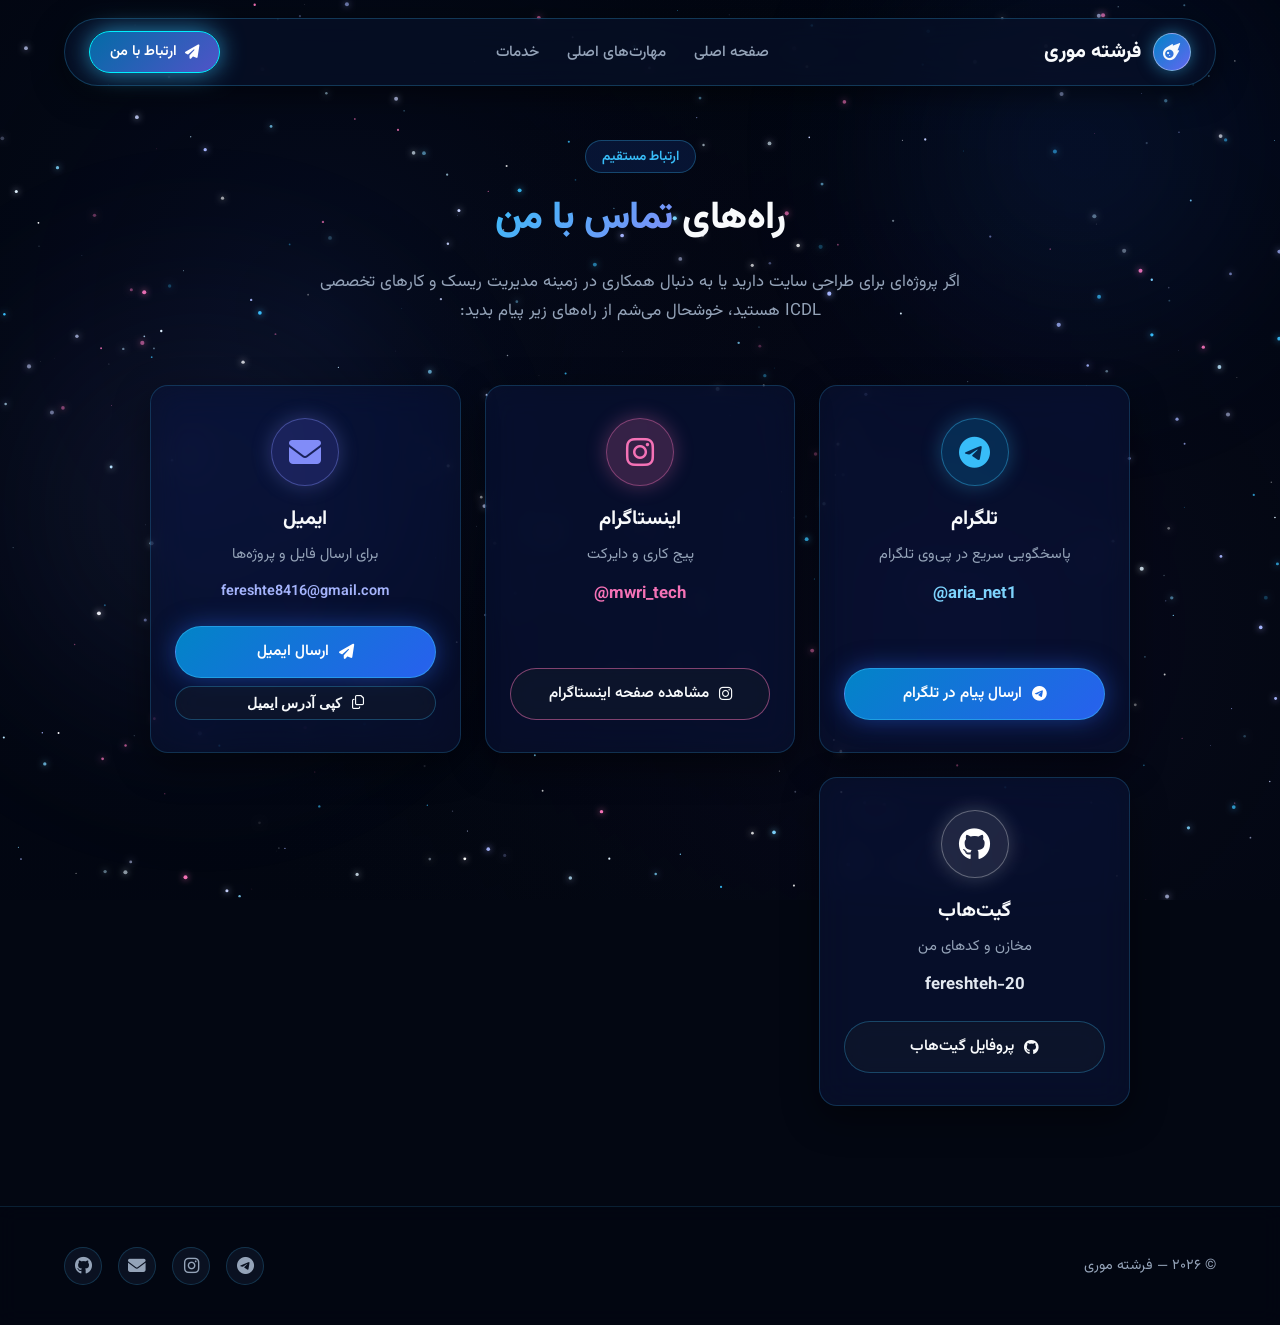
==== commit 90a3d095: "feat: implement multi-page architecture with separate skills and services pages" ====
--- a/contact.html
+++ b/contact.html
@@ -28,14 +28,13 @@
 
         <ul class="nav-links">
           <li><a href="index.html" class="nav-link">صفحه اصلی</a></li>
-          <li><a href="index.html#core-pillars" class="nav-link">مهارت‌ها</a></li>
-          <li><a href="index.html#services" class="nav-link">خدمات</a></li>
-          <li><a href="contact.html" class="nav-link" style="color: var(--cyan-glow);">ارتباط با من</a></li>
+          <li><a href="skills.html" class="nav-link">مهارت‌های اصلی</a></li>
+          <li><a href="services.html" class="nav-link">خدمات</a></li>
         </ul>
 
-        <a href="index.html" class="nav-cta">
-          <i class="fa-solid fa-arrow-right"></i>
-          <span>صفحه اصلی</span>
+        <a href="contact.html" class="nav-cta" style="box-shadow: 0 0 24px rgba(56, 189, 248, 0.7); border-color: var(--cyan-bright);">
+          <i class="fa-solid fa-paper-plane"></i>
+          <span>ارتباط با من</span>
         </a>
 
         <button class="mobile-toggle" aria-label="منو">
--- a/assets/css/style.css
+++ b/assets/css/style.css
@@ -264,10 +264,9 @@
 }
 
 .hero-content {
-  display: grid;
-  grid-template-columns: 1.2fr 0.8fr;
-  gap: 48px;
-  align-items: center;
+  max-width: 860px;
+  margin: 0 auto;
+  text-align: center;
 }
 
 .hero-badge {
@@ -309,6 +308,7 @@
   flex-wrap: wrap;
   gap: 8px;
   align-items: center;
+  justify-content: center;
 }
 
 .hero-subtitle span.dot {
@@ -320,8 +320,8 @@
   font-size: 1.08rem;
   color: var(--text-secondary);
   line-height: 1.9;
-  margin-bottom: 32px;
-  max-width: 620px;
+  margin: 0 auto 32px;
+  max-width: 680px;
 }
 
 /* Tech Badges / Pills in Hero */
@@ -330,6 +330,7 @@
   flex-wrap: wrap;
   gap: 10px;
   margin-bottom: 36px;
+  justify-content: center;
 }
 
 .tech-pill {
@@ -362,6 +363,7 @@
   display: flex;
   flex-wrap: wrap;
   gap: 16px;
+  justify-content: center;
 }
 
 .btn {
@@ -405,78 +407,6 @@
   transform: translateY(-3px);
 }
 
-/* Hero Code Window Mockup */
-.hero-visual {
-  display: flex;
-  justify-content: center;
-  align-items: center;
-  position: relative;
-}
-
-.code-window {
-  width: 100%;
-  max-width: 440px;
-  border-radius: var(--radius-md);
-  background: rgba(6, 12, 30, 0.88);
-  border: 1px solid rgba(56, 189, 248, 0.28);
-  box-shadow: 0 16px 40px rgba(0, 0, 0, 0.65), 0 0 30px rgba(37, 99, 235, 0.2);
-  overflow: hidden;
-  direction: ltr;
-  text-align: left;
-  transition: var(--transition-smooth);
-}
-
-.code-window:hover {
-  border-color: rgba(56, 189, 248, 0.5);
-  box-shadow: 0 20px 48px rgba(0, 0, 0, 0.75), 0 0 36px rgba(56, 189, 248, 0.25);
-}
-
-.window-header {
-  display: flex;
-  align-items: center;
-  gap: 8px;
-  padding: 12px 18px;
-  background: rgba(15, 23, 42, 0.95);
-  border-bottom: 1px solid rgba(56, 189, 248, 0.15);
-}
-
-.window-dots {
-  display: flex;
-  gap: 7px;
-}
-
-.window-dot {
-  width: 12px;
-  height: 12px;
-  border-radius: 50%;
-  display: inline-block;
-}
-
-.dot-red { background: #ef4444; }
-.dot-yellow { background: #eab308; }
-.dot-green { background: #22c55e; }
-
-.window-title {
-  margin-left: auto;
-  font-size: 0.82rem;
-  color: #64748b;
-  font-family: 'Consolas', monospace;
-}
-
-.window-body {
-  padding: 22px;
-  font-family: 'Consolas', 'Fira Code', monospace;
-  font-size: 0.9rem;
-  line-height: 1.85;
-  color: #cbd5e1;
-  overflow-x: auto;
-}
-
-.code-kw { color: #f472b6; font-weight: 600; }
-.code-fn { color: #60a5fa; }
-.code-str { color: #34d399; }
-.code-prop { color: #38bdf8; }
-.code-comment { color: #64748b; font-style: italic; }
 
 /* ===================================================
    Section Headings
